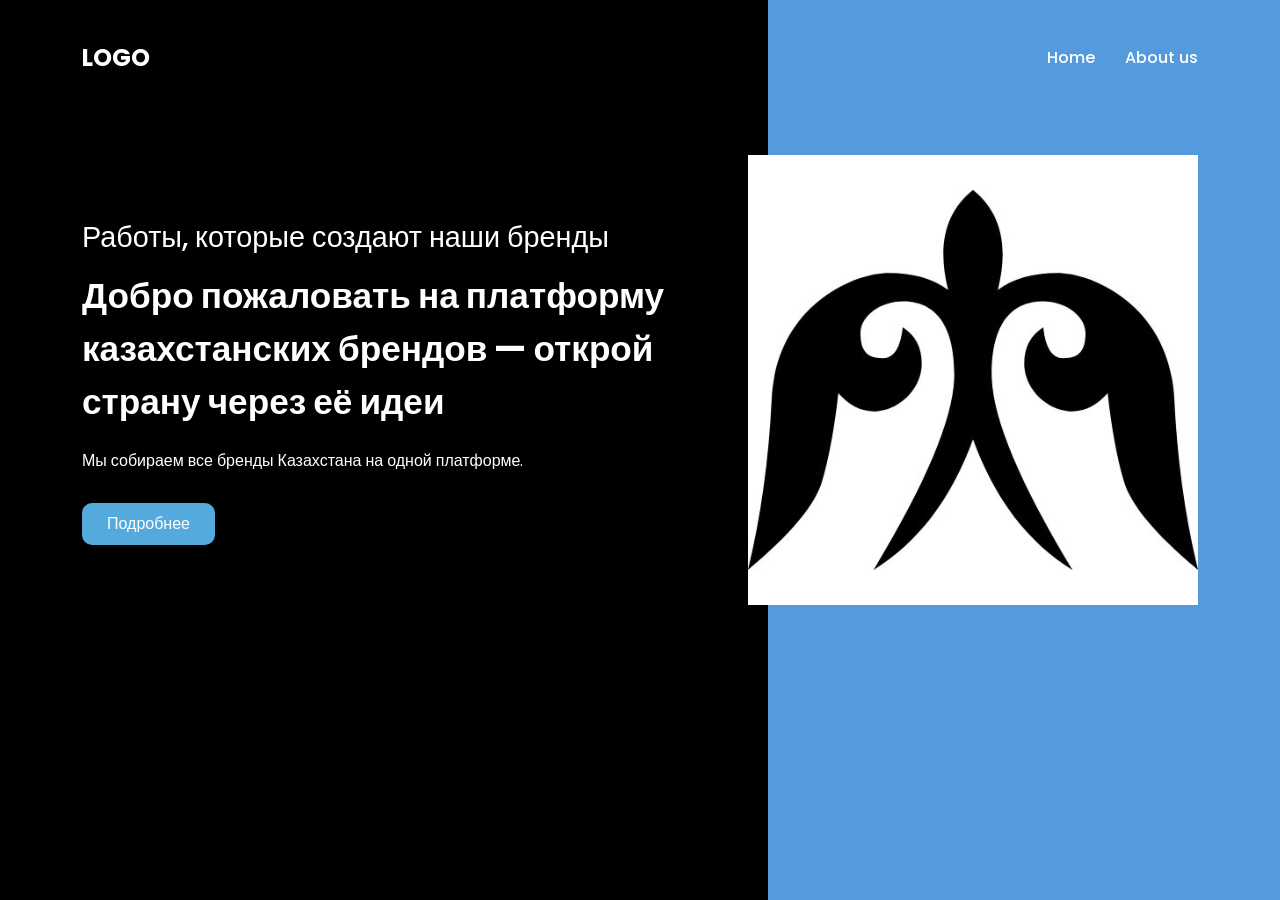
==== index.html @ 43dfd42d "first upload" ====
<!DOCTYPE html>
<html lang="ru">

<head>
    <meta charset="UTF-8">
    <meta name="viewport" content="width=device-width, initial-scale=1.0">
    <title>KAZAKH</title>
    <link rel="stylesheet" href="css/main.css">
</head>

<body>
    <div class="wrapper">
        <header class="container">
            <span class="logo">logo</span>
            <nav>
                <ul>
                    <li class="active"><a href="#">Home</a></li>
                    <li><a href="#">About us</a></li>
                </ul>
            </nav>
        </header>

        <div class="hero container">
            <div class="hero--info">
                <h2>Работы, которые создают наши бренды</h2>
                <h1>Добро пожаловать на платформу казахстанских брендов — открой страну через её идеи</h1>
                <p>Мы собираем все бренды Казахстана на одной платформе.</p>
                <button class="btn">Подробнее</button>
            </div>
            <img src="img/joystick.svg" alt="joystick">
        </div>    
    </div>
</body>
</html>
---- css/main.css ----
@import url('https://fonts.googleapis.com/css2?family=Poppins:wght@400;500;700;800&display=swap');

* {
    margin: 0;
    padding: 0;
    box-sizing: border-box;
}

body {
    font-family: 'Poppins', sans-serif;
    font-weight: 400;
    color: #fff;
    background: linear-gradient(90deg, rgba(0, 0, 0, 1) 60%, rgba(85, 154, 221, 1) 40%);
    min-height: 100vh;
}

a {
    text-decoration: none;
    color: inherit;
}

img {
    max-width: 100%;
    height: auto;
}

.wrapper {
    width: 100%;
    padding: 20px;
}

.container {
    width: 90%;
    max-width: 1200px;
    margin: 0 auto;
}

/* header */
header {
    display: flex;
    justify-content: space-between;
    align-items: center;
    padding: 20px 0;
}

.logo {
    font-size: 1.5rem;
    font-weight: 700;
    text-transform: uppercase;
}

nav ul {
    list-style: none;
    display: flex;
    gap: 30px;
}

nav ul li a {
    font-weight: 500;
    transition: color 0.3s;
}

nav ul li a:hover {
    color: #55aadd;
}

/* hero section */
.hero {
    display: flex;
    justify-content: space-between;
    align-items: center;
    padding: 60px 0;
}

.hero--info {
    max-width: 600px;
}

.hero--info h2 {
    font-size: 1.8rem;
    margin-bottom: 10px;
    font-weight: 500;
}

.hero--info h1 {
    font-size: 2.2rem;
    margin-bottom: 20px;
    font-weight: 700;
}

.hero--info p {
    font-size: 1rem;
    margin-bottom: 30px;
}

.btn {
    background-color: #55aadd;
    color: #fff;
    border: none;
    padding: 12px 25px;
    font-size: 1rem;
    border-radius: 10px;
    cursor: pointer;
    transition: background-color 0.3s;
}

.btn:hover {
    background-color: #1f6fb2;
}
}
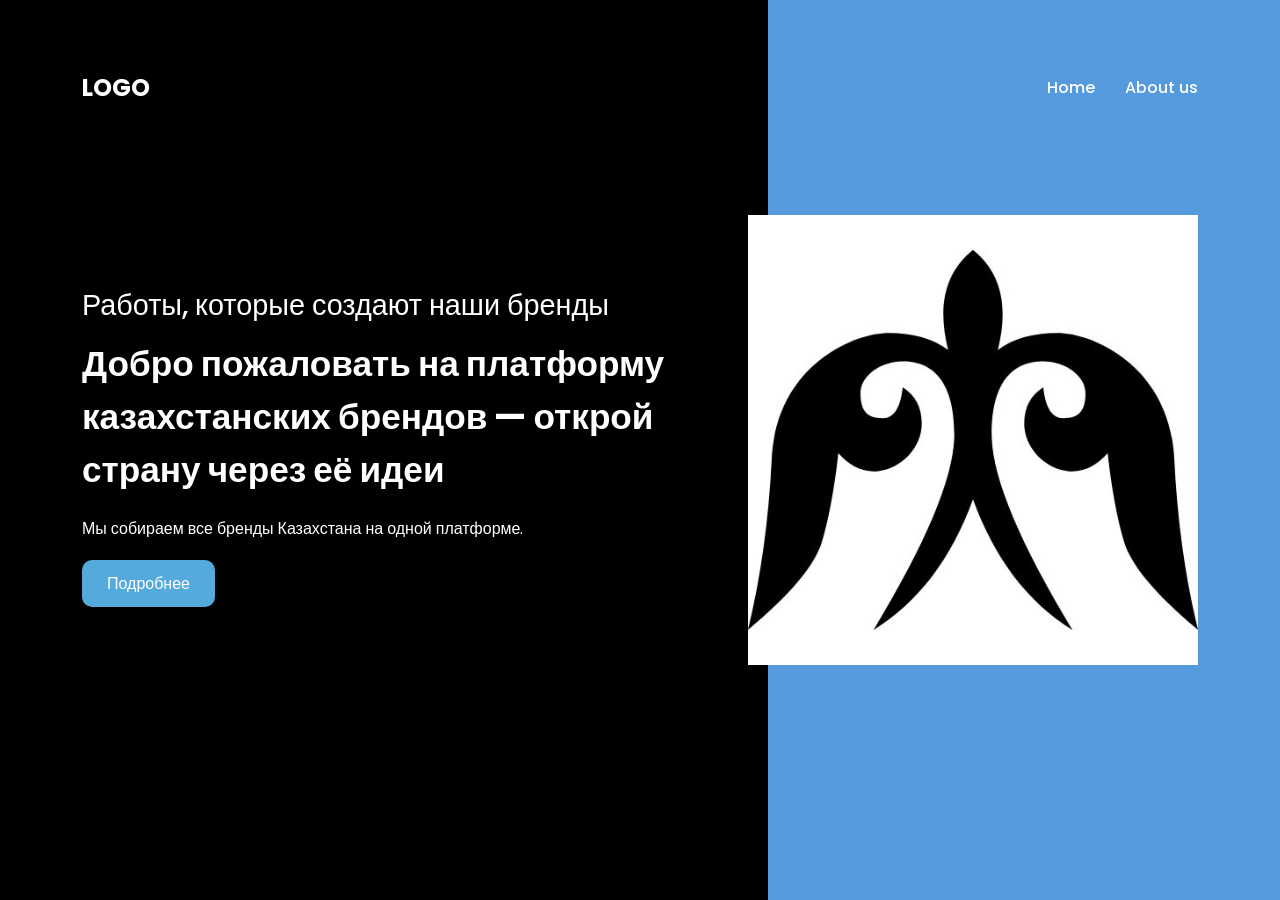
==== commit 5a49cc4e: "added about page and fixed button" ====
--- a/index.html
+++ b/index.html
@@ -25,7 +25,7 @@
                 <h2>Работы, которые создают наши бренды</h2>
                 <h1>Добро пожаловать на платформу казахстанских брендов — открой страну через её идеи</h1>
                 <p>Мы собираем все бренды Казахстана на одной платформе.</p>
-                <button class="btn">Подробнее</button>
+                <a href="about.html" class="btn">Подробнее</a>
             </div>
             <img src="img/joystick.svg" alt="joystick">
         </div>    
--- a/css/main.css
+++ b/css/main.css
@@ -6,7 +6,7 @@
     box-sizing: border-box;
 }
 
-body {
+body  {
     font-family: 'Poppins', sans-serif;
     font-weight: 400;
     color: #fff;
@@ -26,6 +26,7 @@
 
 .wrapper {
     width: 100%;
+    margin: 0 auto;
     padding: 20px;
 }
 
@@ -40,7 +41,7 @@
     display: flex;
     justify-content: space-between;
     align-items: center;
-    padding: 20px 0;
+    padding: 50px 0;
 }
 
 .logo {
@@ -107,4 +108,9 @@
 .btn:hover {
     background-color: #1f6fb2;
 }
+
+header.logo{
+    text-transform: uppercase;
+    font-size: 29px;
+    font-weight: 800;
 }
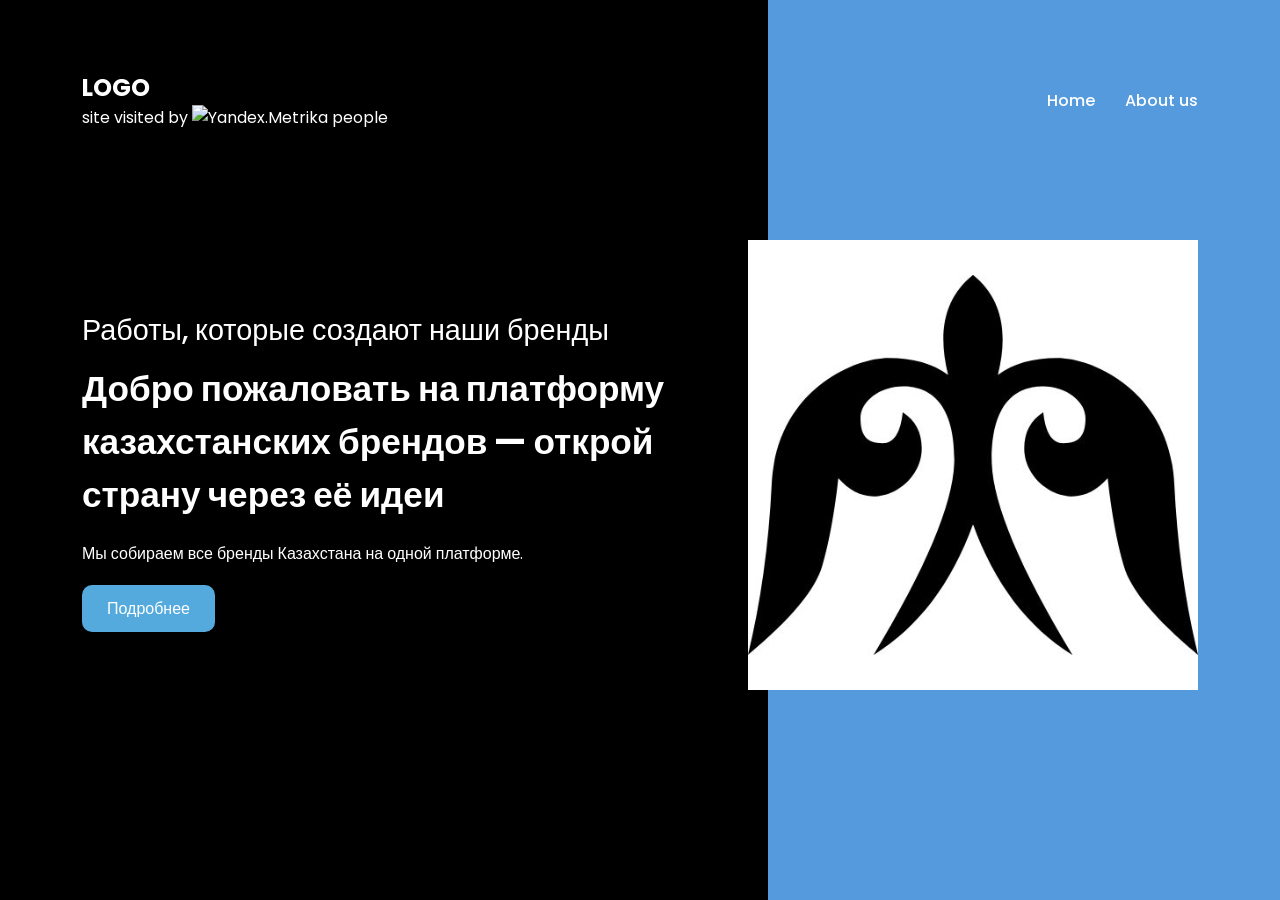
==== commit 1bd7c279: "change yandex metrika couter" ====
--- a/index.html
+++ b/index.html
@@ -2,33 +2,70 @@
 <html lang="ru">
 
 <head>
-    <meta charset="UTF-8">
-    <meta name="viewport" content="width=device-width, initial-scale=1.0">
-    <title>KAZAKH</title>
-    <link rel="stylesheet" href="css/main.css">
+  <meta charset="UTF-8" />
+  <meta name="viewport" content="width=device-width, initial-scale=1.0" />
+  <title>KAZAKH</title>
+  <link rel="stylesheet" href="css/main.css" />
+
+  <!-- Yandex.Metrika counter -->
+  <script>
+    (function(m,e,t,r,i,k,a){
+      m[i]=m[i]||function(){(m[i].a=m[i].a||[]).push(arguments)};
+      m[i].l=1*new Date();
+      k=e.createElement(t),a=e.getElementsByTagName(t)[0],
+      k.async=1,k.src=r,a.parentNode.insertBefore(k,a)
+    })(window, document, "script", "https://mc.yandex.ru/metrika/tag.js", "ym");
+
+    ym(106208327, "init", {
+      clickmap:true,
+      trackLinks:true,
+      accurateTrackBounce:true
+    });
+  </script>
+  <noscript>
+    <div>
+      <img src="https://mc.yandex.ru/watch/106208327" style="position:absolute; left:-9999px;" alt="" />
+    </div>
+  </noscript>
+  <!-- /Yandex.Metrika counter -->
+
 </head>
 
 <body>
-    <div class="wrapper">
-        <header class="container">
-            <span class="logo">logo</span>
-            <nav>
-                <ul>
-                    <li class="active"><a href="#">Home</a></li>
-                    <li><a href="#">About us</a></li>
-                </ul>
-            </nav>
-        </header>
+  <div class="wrapper">
+    <header class="container">
+      <div class="logo-wrapper">
+        <span class="logo">logo</span>
+        <div class="visits">
+          <span>site visited by</span>
+          <a href="https://metrika.yandex.ru/stat/?id=106208327" target="_blank" rel="noopener noreferrer">
+            <img
+              src="https://informer.yandex.ru/informer/106208327/3_1_FFFFFFFF_EFEFEFFF_0_pageviews"
+              alt="Yandex.Metrika"
+              style="width:88px; height:31px; border:0;"
+            />
+          </a>
+          <span>people</span>
+        </div>
+      </div>
 
-        <div class="hero container">
-            <div class="hero--info">
-                <h2>Работы, которые создают наши бренды</h2>
-                <h1>Добро пожаловать на платформу казахстанских брендов — открой страну через её идеи</h1>
-                <p>Мы собираем все бренды Казахстана на одной платформе.</p>
-                <a href="about.html" class="btn">Подробнее</a>
-            </div>
-            <img src="img/joystick.svg" alt="joystick">
-        </div>    
+      <nav>
+        <ul>
+          <li class="active"><a href="#">Home</a></li>
+          <li><a href="#">About us</a></li>
+        </ul>
+      </nav>
+    </header>
+
+    <div class="hero container">
+      <div class="hero--info">
+        <h2>Работы, которые создают наши бренды</h2>
+        <h1>Добро пожаловать на платформу казахстанских брендов — открой страну через её идеи</h1>
+        <p>Мы собираем все бренды Казахстана на одной платформе.</p>
+        <a href="about.html" class="btn">Подробнее</a>
+      </div>
+      <img src="img/joystick.svg" alt="joystick" />
     </div>
+  </div>
 </body>
 </html>
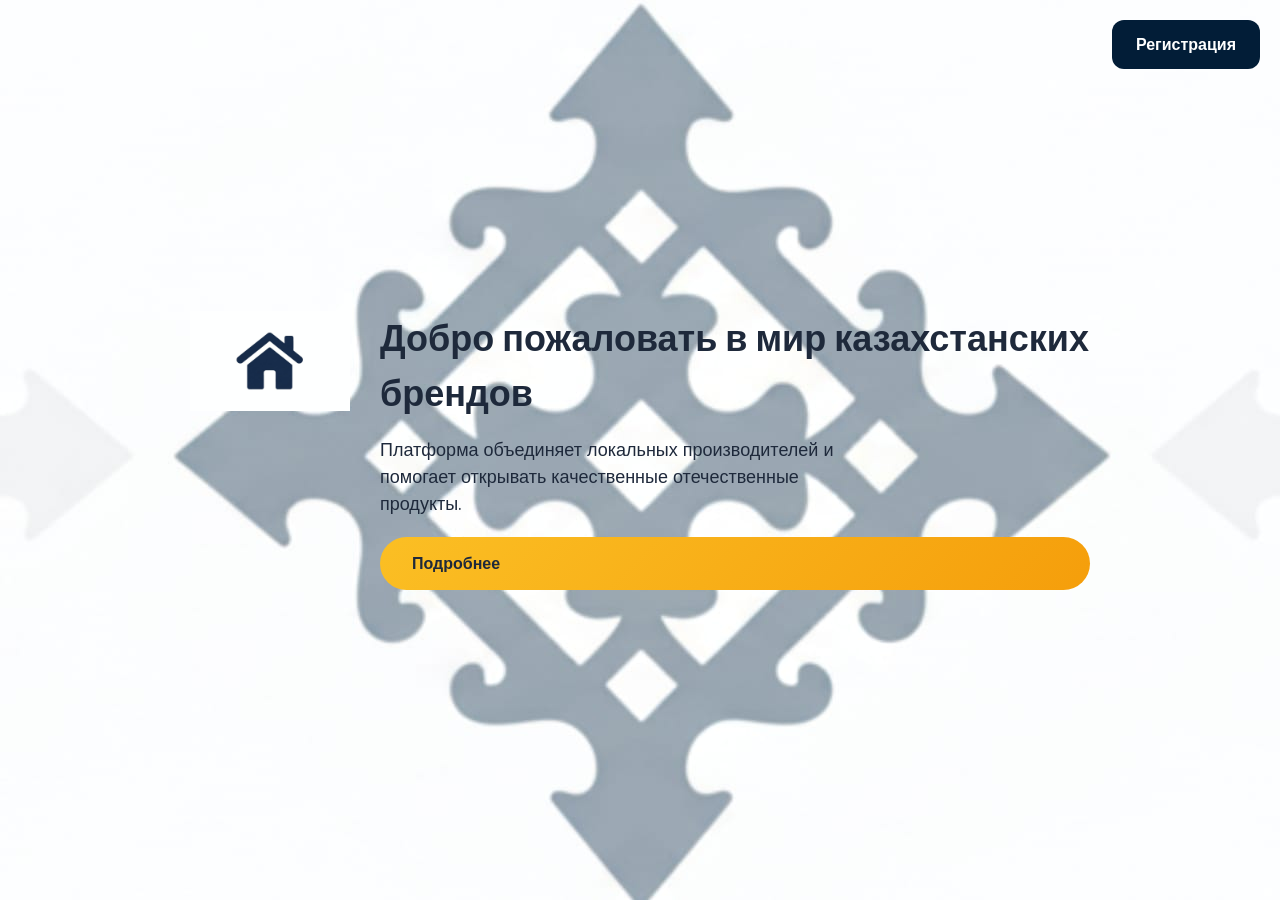
==== commit d93ed295: "update 4 pages and new design" ====
--- a/index.html
+++ b/index.html
@@ -1,71 +1,119 @@
 <!DOCTYPE html>
 <html lang="ru">
+<head>
+<meta charset="UTF-8">
+<meta name="viewport" content="width=device-width, initial-scale=1.0">
+<title>KAZAKH — локальные бренды</title>
 
-<head>
-  <meta charset="UTF-8" />
-  <meta name="viewport" content="width=device-width, initial-scale=1.0" />
-  <title>KAZAKH</title>
-  <link rel="stylesheet" href="css/main.css" />
+<link href="https://fonts.googleapis.com/css2?family=Poppins:wght@400;600;700&display=swap" rel="stylesheet">
 
-  <!-- Yandex.Metrika counter -->
-  <script>
-    (function(m,e,t,r,i,k,a){
-      m[i]=m[i]||function(){(m[i].a=m[i].a||[]).push(arguments)};
-      m[i].l=1*new Date();
-      k=e.createElement(t),a=e.getElementsByTagName(t)[0],
-      k.async=1,k.src=r,a.parentNode.insertBefore(k,a)
-    })(window, document, "script", "https://mc.yandex.ru/metrika/tag.js", "ym");
+<style>
+body {
+  margin:0;
+  font-family:'Poppins',sans-serif;
+  background: url("img/backgroundindex.jpeg") center/cover no-repeat fixed;
+  display:flex;
+  align-items:center;
+  justify-content:center;
+  min-height:100vh;
+  color:#1e293b;
+}
 
-    ym(106208327, "init", {
-      clickmap:true,
-      trackLinks:true,
-      accurateTrackBounce:true
-    });
-  </script>
-  <noscript>
-    <div>
-      <img src="https://mc.yandex.ru/watch/106208327" style="position:absolute; left:-9999px;" alt="" />
-    </div>
-  </noscript>
-  <!-- /Yandex.Metrika counter -->
+/* Кнопка регистрации */
+.register-btn {
+  position:fixed;
+  top:20px;
+  right:20px;
+  background:#021D37;
+  color:#fff;
+  padding:12px 24px;
+  border-radius:12px;
+  font-weight:600;
+  text-decoration:none;
+  transition:.3s;
+  z-index:1000;
+}
 
+.register-btn:hover {
+  transform:translateY(-2px);
+  opacity:0.9;
+}
+
+/* Основной контейнер */
+.container {
+  display:flex;
+  align-items:flex-start;
+  gap:30px;
+  max-width:900px;
+  padding:0 20px;
+}
+
+/* Иконка */
+.icon img {
+  width:160px;
+  height:auto;
+}
+
+/* Текст */
+.text-content {
+  display:flex;
+  flex-direction:column;
+  justify-content:center;
+}
+
+.text-content h1 {
+  font-size:36px;
+  font-weight:700;
+  margin:0 0 15px 0;
+}
+
+.text-content p {
+  font-size:18px;
+  line-height:1.5;
+  margin:0 0 20px 0;
+  max-width:500px;
+}
+
+/* Кнопка подробнее */
+.btn {
+  display:inline-block;
+  padding:14px 32px;
+  border-radius:30px;
+  background: linear-gradient(135deg,#fbbf24,#f59e0b);
+  color:#1e293b;
+  font-weight:600;
+  text-decoration:none;
+  transition:.3s;
+}
+
+.btn:hover {
+  transform:translateY(-2px);
+}
+</style>
 </head>
 
 <body>
-  <div class="wrapper">
-    <header class="container">
-      <div class="logo-wrapper">
-        <span class="logo">logo</span>
-        <div class="visits">
-          <span>site visited by</span>
-          <a href="https://metrika.yandex.ru/stat/?id=106208327" target="_blank" rel="noopener noreferrer">
-            <img
-              src="https://informer.yandex.ru/informer/106208327/3_1_FFFFFFFF_EFEFEFFF_0_pageviews"
-              alt="Yandex.Metrika"
-              style="width:88px; height:31px; border:0;"
-            />
-          </a>
-          <span>people</span>
-        </div>
-      </div>
 
-      <nav>
-        <ul>
-          <li class="active"><a href="#">Home</a></li>
-          <li><a href="#">About us</a></li>
-        </ul>
-      </nav>
-    </header>
+<a href="https://saya17n-design.github.io/business-platform" class="register-btn">Регистрация</a>
 
-    <div class="hero container">
-      <div class="hero--info">
-        <h2>Работы, которые создают наши бренды</h2>
-        <h1>Добро пожаловать на платформу казахстанских брендов — открой страну через её идеи</h1>
-        <p>Мы собираем все бренды Казахстана на одной платформе.</p>
-        <a href="about.html" class="btn">Подробнее</a>
-      </div>
-      <img src="img/joystick.svg" alt="joystick" />
-    </div>
+<div class="container">
+
+  <div class="icon">
+    <img src="img/buttonindex.jpeg" alt="домик">
   </div>
+
+  <div class="text-content">
+    <h1>Добро пожаловать в мир казахстанских брендов</h1>
+
+    <p>
+      Платформа объединяет локальных производителей и помогает
+      открывать качественные отечественные продукты.
+    </p>
+
+    <a href="about.html" class="btn">Подробнее</a>
+  </div>
+
+</div>
+
 </body>
 </html>
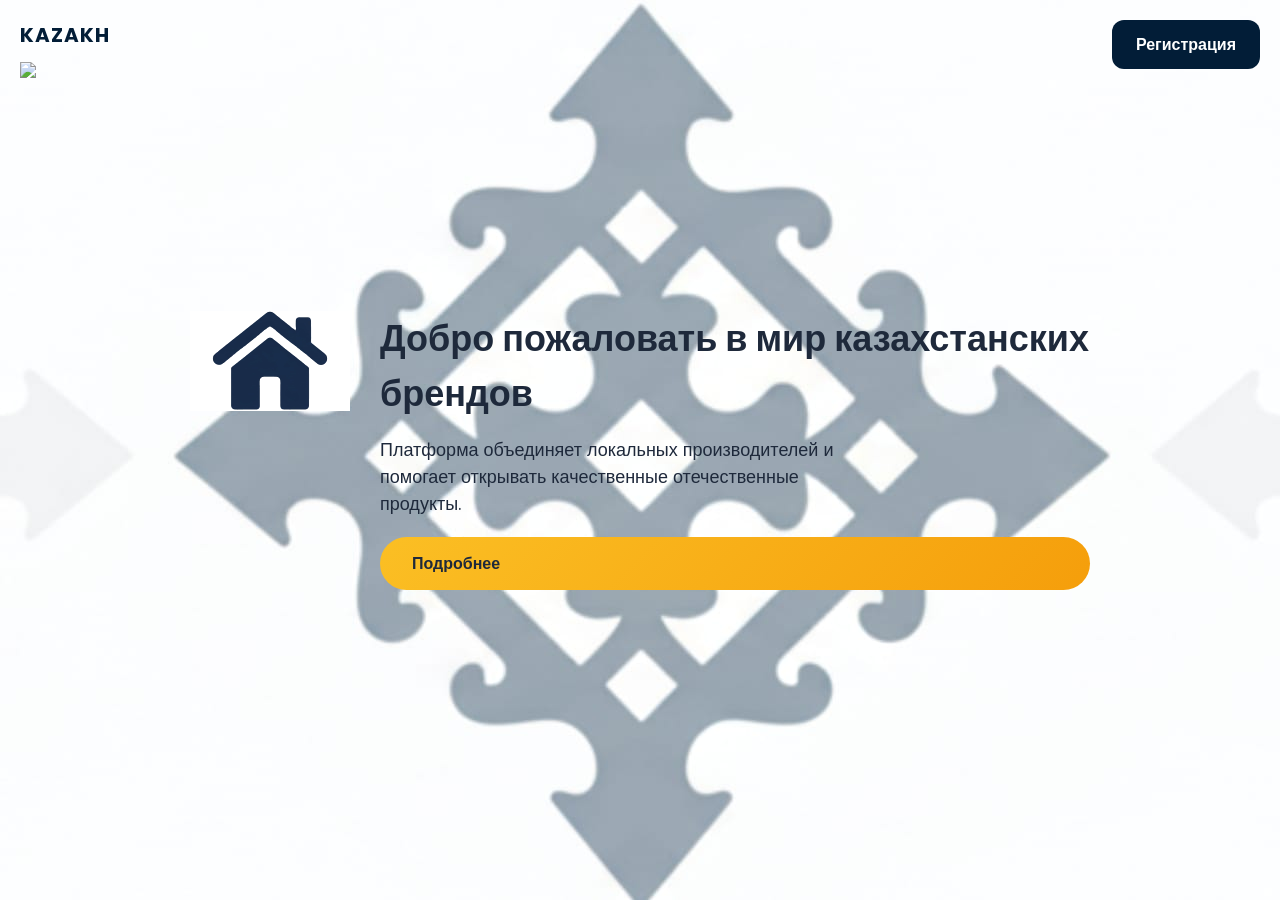
==== commit 1445cf12: "upgrade pages with data" ====
--- a/index.html
+++ b/index.html
@@ -8,6 +8,7 @@
 <link href="https://fonts.googleapis.com/css2?family=Poppins:wght@400;600;700&display=swap" rel="stylesheet">
 
 <style>
+
 body {
   margin:0;
   font-family:'Poppins',sans-serif;
@@ -17,6 +18,26 @@
   justify-content:center;
   min-height:100vh;
   color:#1e293b;
+}
+
+/* Логотип */
+.logo {
+  position:fixed;
+  top:20px;
+  left:20px;
+  font-size:20px;
+  font-weight:700;
+  color:#021D37;
+  letter-spacing:1px;
+  z-index:1000;
+}
+
+/* Счетчик */
+.counter {
+  position:fixed;
+  top:60px;
+  left:20px;
+  z-index:1000;
 }
 
 /* Кнопка регистрации */
@@ -39,7 +60,7 @@
   opacity:0.9;
 }
 
-/* Основной контейнер */
+/* Контейнер */
 .container {
   display:flex;
   align-items:flex-start;
@@ -74,7 +95,7 @@
   max-width:500px;
 }
 
-/* Кнопка подробнее */
+/* Кнопка */
 .btn {
   display:inline-block;
   padding:14px 32px;
@@ -89,10 +110,17 @@
 .btn:hover {
   transform:translateY(-2px);
 }
+
 </style>
 </head>
 
 <body>
+
+<div class="logo">KAZAKH</div>
+
+<div class="counter">
+  <img src="https://visitor-badge.laobi.icu/badge?page_id=kazakh-platform-main&left_color=0f172a&right_color=2563eb">
+</div>
 
 <a href="https://saya17n-design.github.io/business-platform" class="register-btn">Регистрация</a>
 
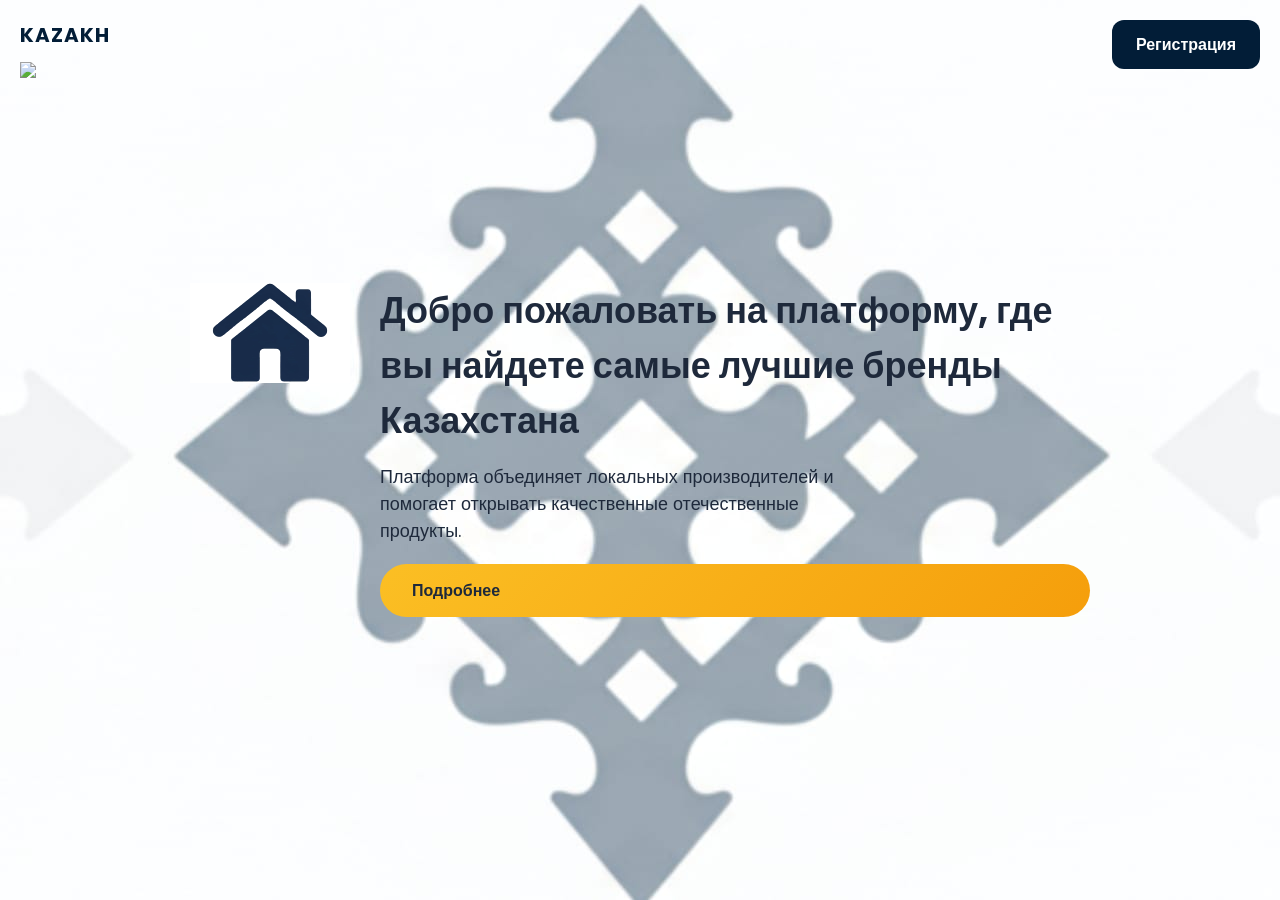
==== commit 1e05a1c8: "upgrade texts" ====
--- a/index.html
+++ b/index.html
@@ -131,7 +131,7 @@
   </div>
 
   <div class="text-content">
-    <h1>Добро пожаловать в мир казахстанских брендов</h1>
+    <h1>Добро пожаловать на платформу, где вы найдете самые лучшие бренды Казахстана</h1>
 
     <p>
       Платформа объединяет локальных производителей и помогает
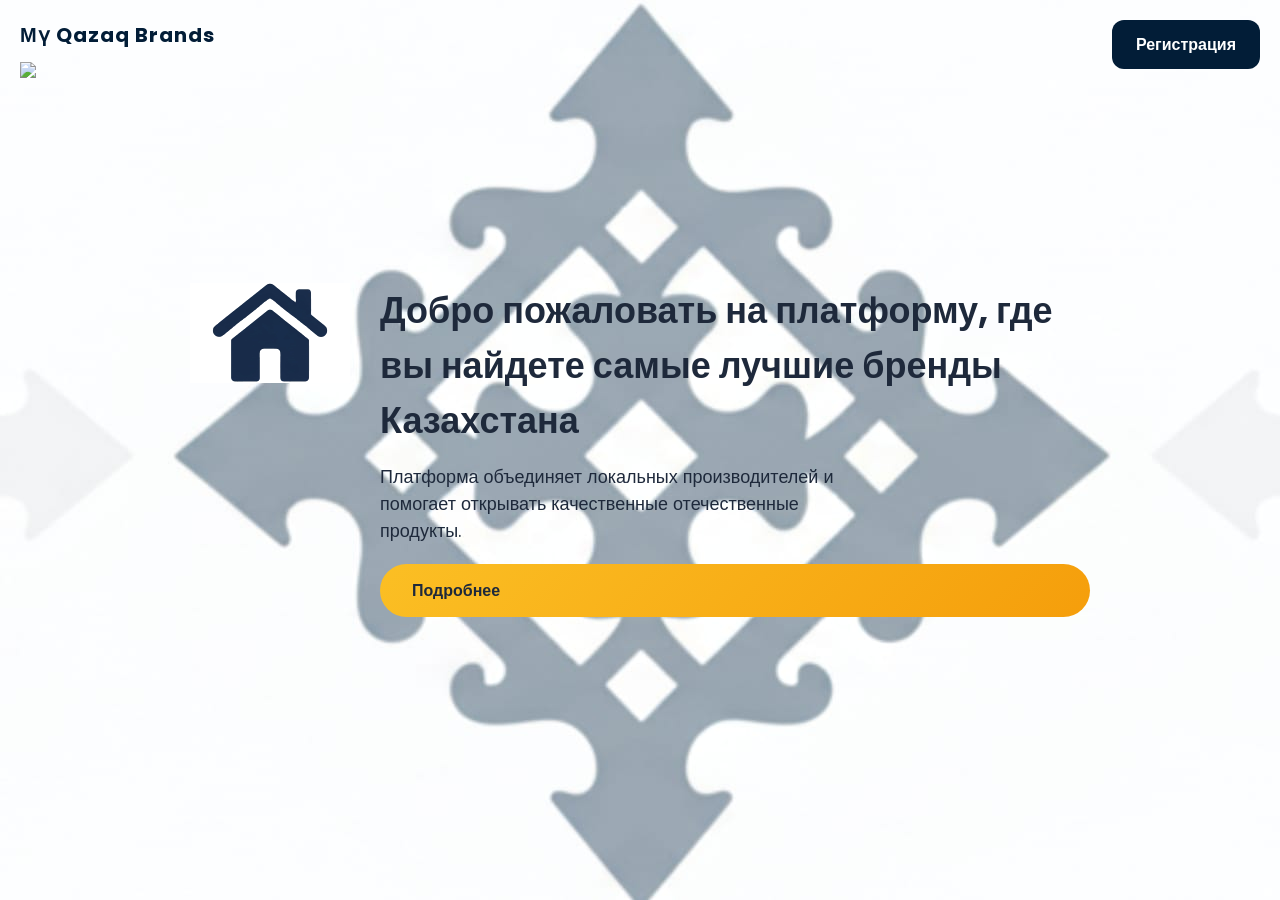
==== commit b56e47d0: "upgrade smth" ====
--- a/index.html
+++ b/index.html
@@ -116,7 +116,7 @@
 
 <body>
 
-<div class="logo">KAZAKH</div>
+<div class="logo">Мү Qazaq Brands</div>
 
 <div class="counter">
   <img src="https://visitor-badge.laobi.icu/badge?page_id=kazakh-platform-main&left_color=0f172a&right_color=2563eb">
